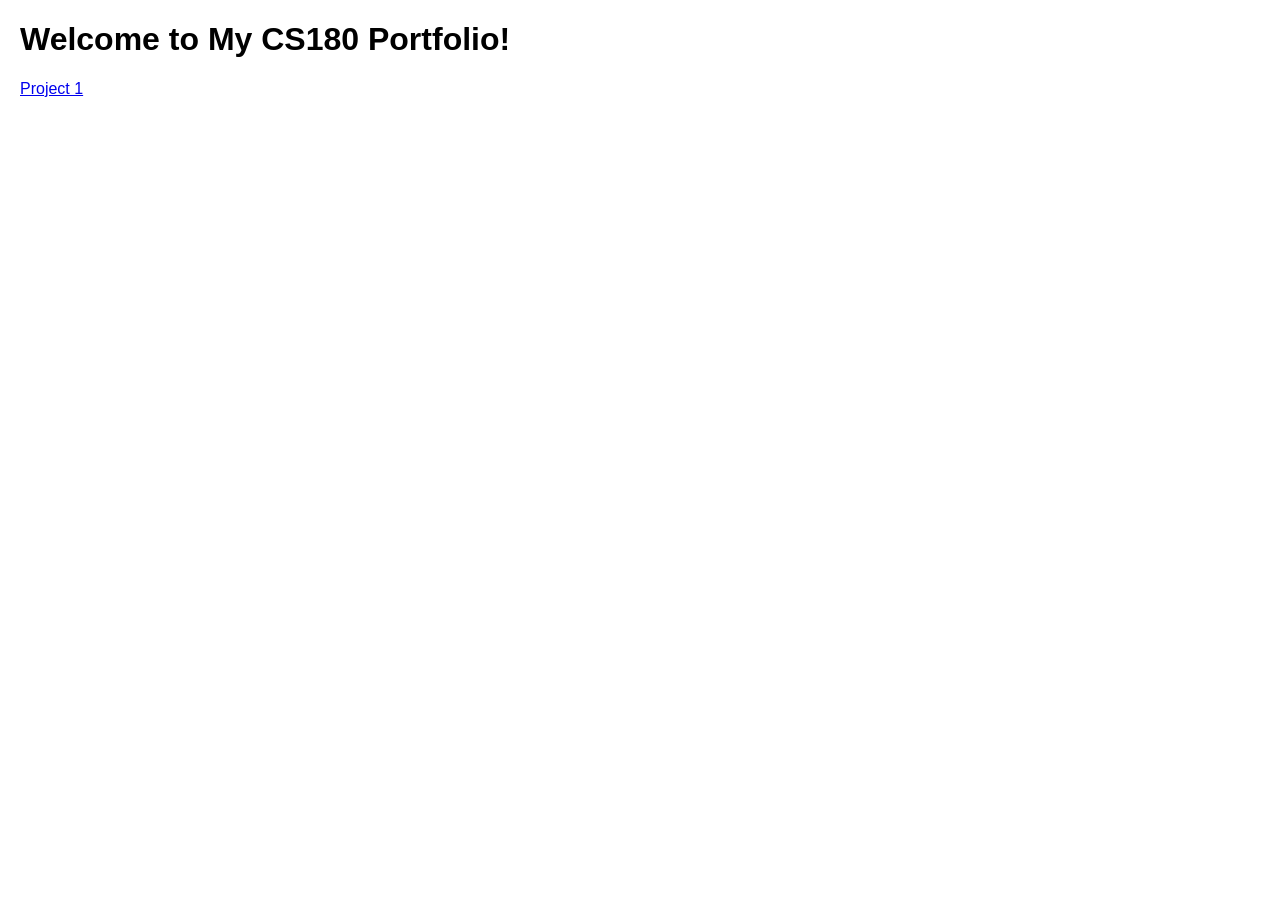
==== index.html @ f0501c9f "Create initial index.html" ====
<!DOCTYPE html>
<html>
<head>
    <title>My Portfolio</title>
    <style>
        body {
            font-family: Arial, sans-serif;
            margin: 20px;
        }
    </style>
</head>
<body>
    <h1>Welcome to My CS180 Portfolio!</h1>
    <a href="./1/index.html">Project 1</a>
</body>
</html>
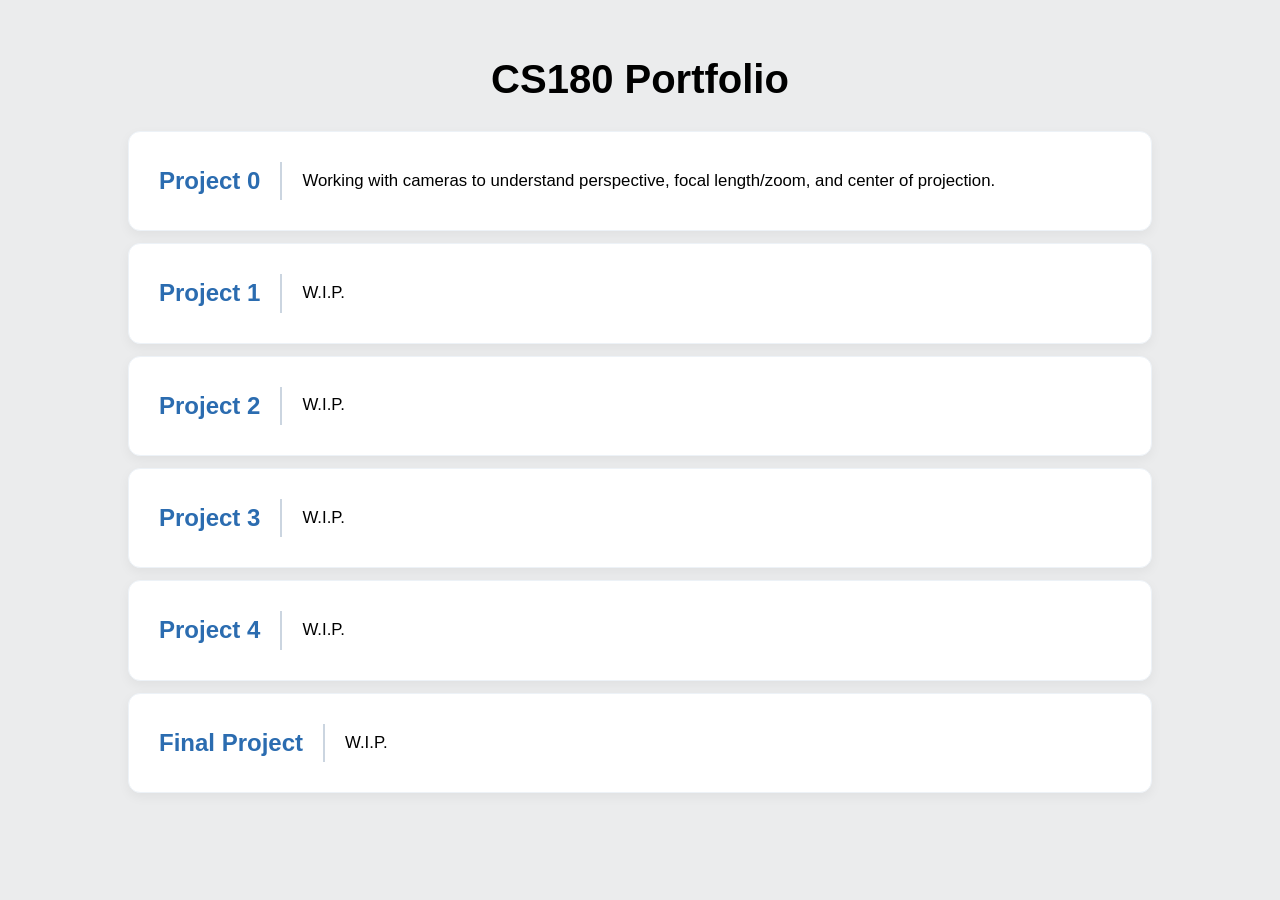
==== commit 60479c1b: "index.html update" ====
--- a/index.html
+++ b/index.html
@@ -2,15 +2,45 @@
 <html>
 <head>
     <title>My Portfolio</title>
-    <style>
-        body {
-            font-family: Arial, sans-serif;
-            margin: 20px;
-        }
-    </style>
+    <link rel="stylesheet" href="style.css">
 </head>
 <body>
-    <h1>Welcome to My CS180 Portfolio!</h1>
-    <a href="./1/index.html">Project 1</a>
+    <h1>CS180 Portfolio</h1>
+    <div class="project-bar">
+        <a href="./0/index.html">Project 0</a>
+        <p>
+            Working with cameras to understand perspective, focal length/zoom, and center of projection.
+        </p>
+    </div>
+    <div class="project-bar">
+        <a href="./error.html">Project 1</a>
+        <p>
+            W.I.P.
+        </p>
+    </div>
+    <div class="project-bar">
+        <a href="./error.html">Project 2</a>
+        <p>
+            W.I.P.
+        </p>
+    </div>
+    <div class="project-bar">
+        <a href="./error.html">Project 3</a>
+        <p>
+            W.I.P.
+        </p>
+    </div>
+    <div class="project-bar">
+        <a href="./error.html">Project 4</a>
+        <p>
+            W.I.P.
+        </p>
+    </div>
+    <div class="project-bar">
+        <a href="./error.html">Final Project</a>
+        <p>
+            W.I.P.
+        </p>
+    </div>
 </body>
 </html>
--- a/style.css
+++ b/style.css
@@ -0,0 +1,96 @@
+body {
+    font-family: Arial, sans-serif;
+    margin: 0 auto; 
+    padding: 20px;
+    max-width: 80%;
+    text-align: center;
+    background-color: #ebeced;
+    line-height: 1.6
+}
+
+.images {
+    display: flex;
+    flex-wrap: wrap;
+    gap: 20px;
+    margin-bottom: 15px;
+    justify-content: center;
+}
+
+.images img {
+    max-width: 350px; 
+    width: 100%;
+    height: auto;
+}
+
+h1 {
+    font-size: 2.5rem;
+    margin-bottom: 20px;
+    font-weight: 600;
+}
+
+h2 {
+    font-size: 2rem;
+    margin-bottom: 20px;
+    font-weight: 600;
+}
+
+p {
+    font-size: 1.25rem;
+}
+
+body > div {
+    background: #ffffff;
+    border-radius: 12px;
+    padding: 30px;
+    margin-bottom: 40px;
+    box-shadow: 0 4px 12px rgba(0, 0, 0, 0.05);
+    border: 1px solid #edf2f7;
+}
+
+.nav-bar {
+    display: flex;
+    justify-content: space-between;
+    align-items: center;
+    padding: 15px 0;
+    margin-bottom: 20px;
+}
+
+.nav-link {
+    text-decoration: none;
+    color: #2d3748;
+    font-weight: 600;
+    font-size: 0.95rem;
+    transition: color 0.2s ease;
+}
+
+.nav-link:hover {
+    color: #3182ce;
+}
+
+.project-bar {
+    display: flex;
+    flex-direction: row;
+    align-items: center;
+    gap: 20px;
+    margin-bottom: 12px;
+}
+
+.project-bar > a {
+    font-size: 1.5rem;
+    font-weight: bold;
+    color: #2b6cb0;
+    text-decoration: none;
+    white-space: nowrap;
+    
+    padding-right: 20px;
+    border-right: 2px solid #cbd5e0; 
+}
+
+.project-bar > a:hover {
+    text-decoration: underline;
+}
+
+.project-bar > p {
+    font-size: 1.05rem;
+    margin: 0;
+}
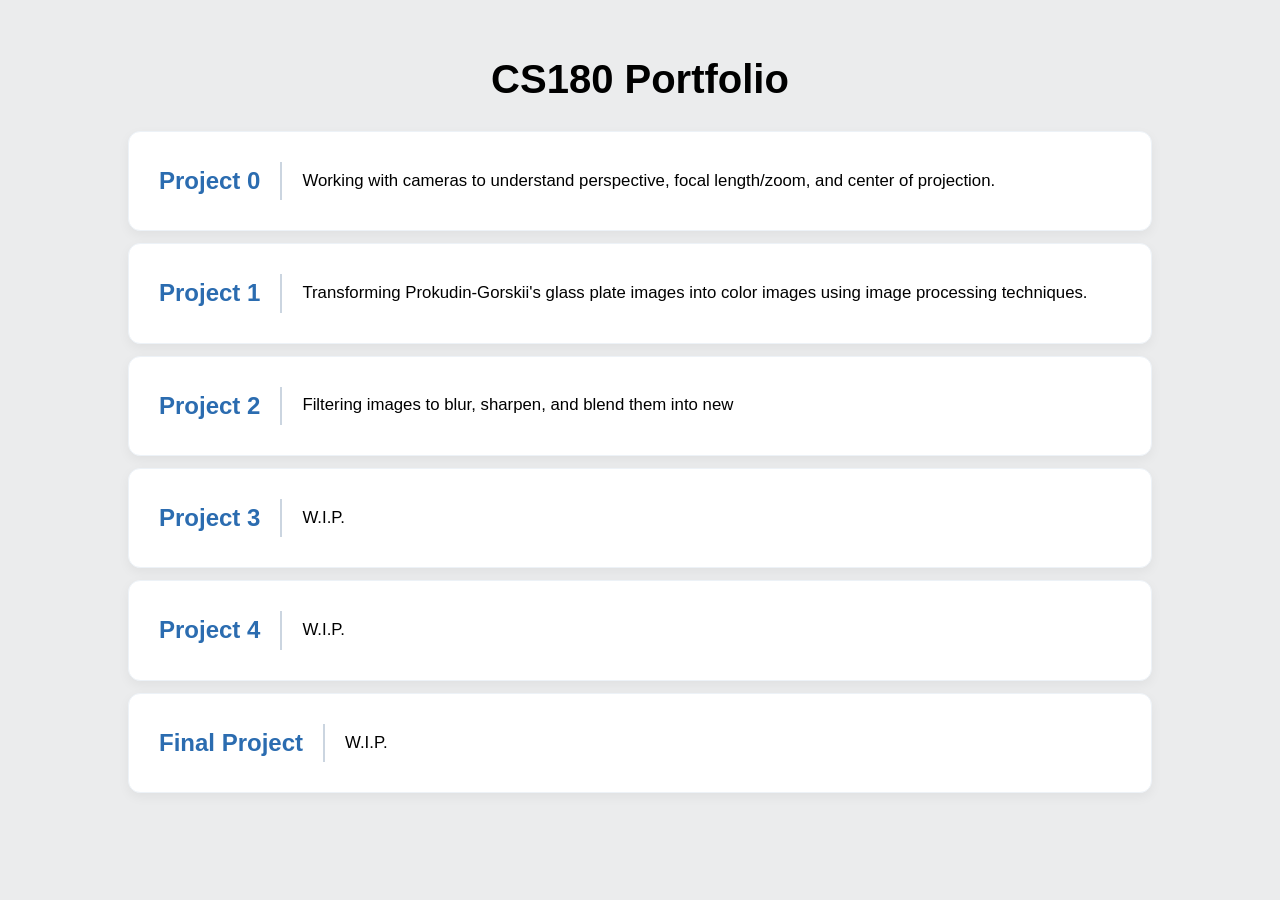
==== commit 9a9e9364: "proj2" ====
--- a/index.html
+++ b/index.html
@@ -13,15 +13,15 @@
         </p>
     </div>
     <div class="project-bar">
-        <a href="./error.html">Project 1</a>
+        <a href="./1/index.html">Project 1</a>
         <p>
-            W.I.P.
+            Transforming Prokudin-Gorskii's glass plate images into color images using image processing techniques.
         </p>
     </div>
     <div class="project-bar">
-        <a href="./error.html">Project 2</a>
+        <a href="./2/index.html">Project 2</a>
         <p>
-            W.I.P.
+            Filtering images to blur, sharpen, and blend them into new
         </p>
     </div>
     <div class="project-bar">
--- a/style.css
+++ b/style.css
@@ -17,7 +17,7 @@
 }
 
 .images img {
-    max-width: 350px; 
+    max-width: 275px; 
     width: 100%;
     height: auto;
 }
@@ -93,4 +93,29 @@
 .project-bar > p {
     font-size: 1.05rem;
     margin: 0;
-}+}
+
+.table {
+  margin: 0 auto;            
+  border-collapse: collapse;
+}
+
+.table th,
+.table td {
+  border: 1px solid #000;
+  padding: 8px 12px;
+}
+
+.gallery {
+    display: flex;
+    flex-wrap: wrap;
+    gap: 10px;
+    margin-bottom: 15px;
+    justify-content: center;
+}
+
+.gallery img {
+    max-width: 250px; 
+    width: 100%;
+    height: auto;
+}
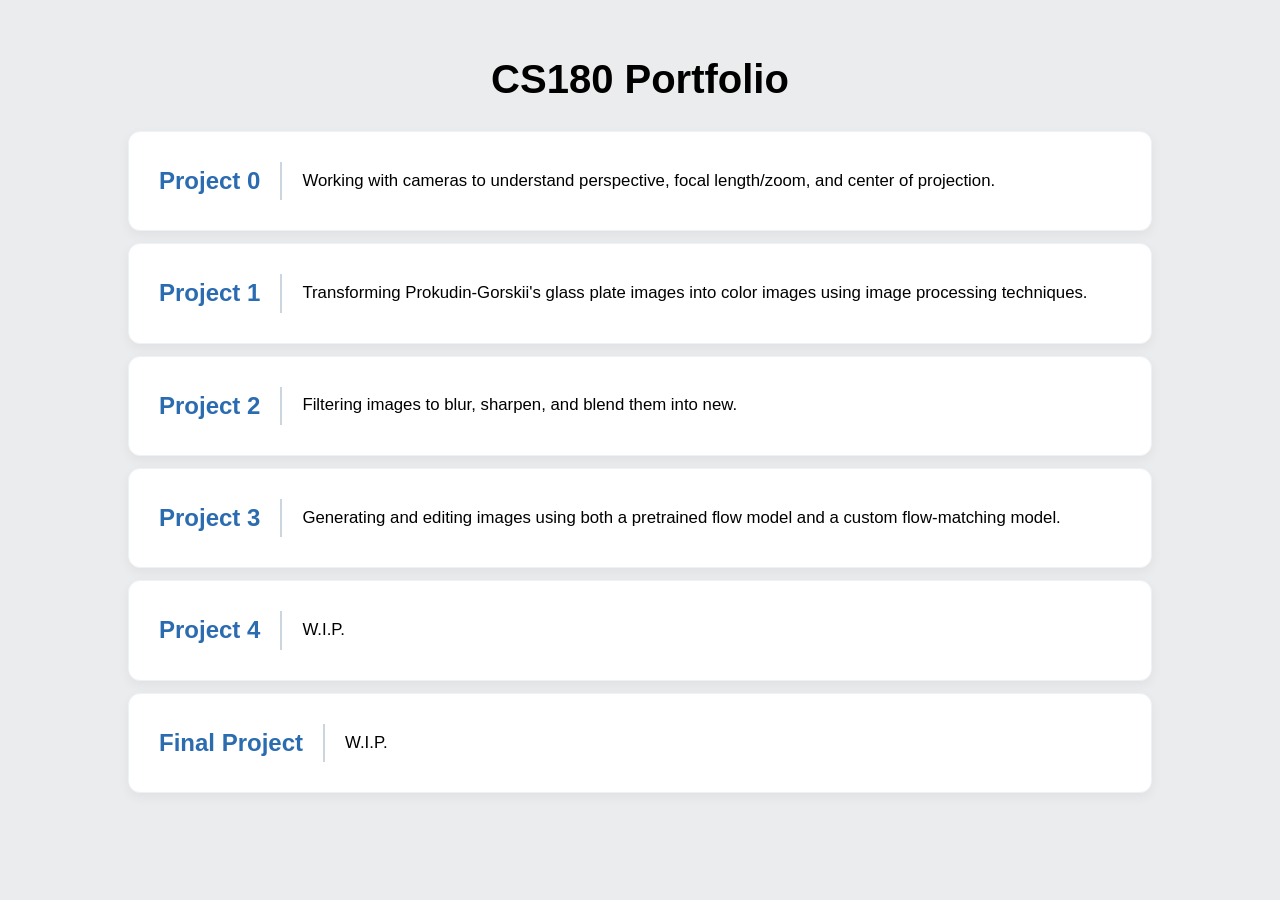
==== commit ffb28833: "proj3" ====
--- a/index.html
+++ b/index.html
@@ -21,13 +21,13 @@
     <div class="project-bar">
         <a href="./2/index.html">Project 2</a>
         <p>
-            Filtering images to blur, sharpen, and blend them into new
+            Filtering images to blur, sharpen, and blend them into new.
         </p>
     </div>
     <div class="project-bar">
-        <a href="./error.html">Project 3</a>
+        <a href="./3/index.html">Project 3</a>
         <p>
-            W.I.P.
+            Generating and editing images using both a pretrained flow model and a custom flow-matching model.
         </p>
     </div>
     <div class="project-bar">
--- a/style.css
+++ b/style.css
@@ -18,6 +18,28 @@
 
 .images img {
     max-width: 275px; 
+    width: 100%;
+    height: auto;
+}
+
+.images figure.large-figure {
+    flex: 1 1 100%;
+    max-width: 100%;
+}
+
+.images figure.large-figure img {
+    max-width: 100%;
+    width: 100%;
+    height: auto;
+}
+
+.images figure.med-figure {
+    flex: 1 1 100%;
+    max-width: 80%;
+}
+
+.images figure.med-figure img {
+    max-width: 100%;
     width: 100%;
     height: auto;
 }
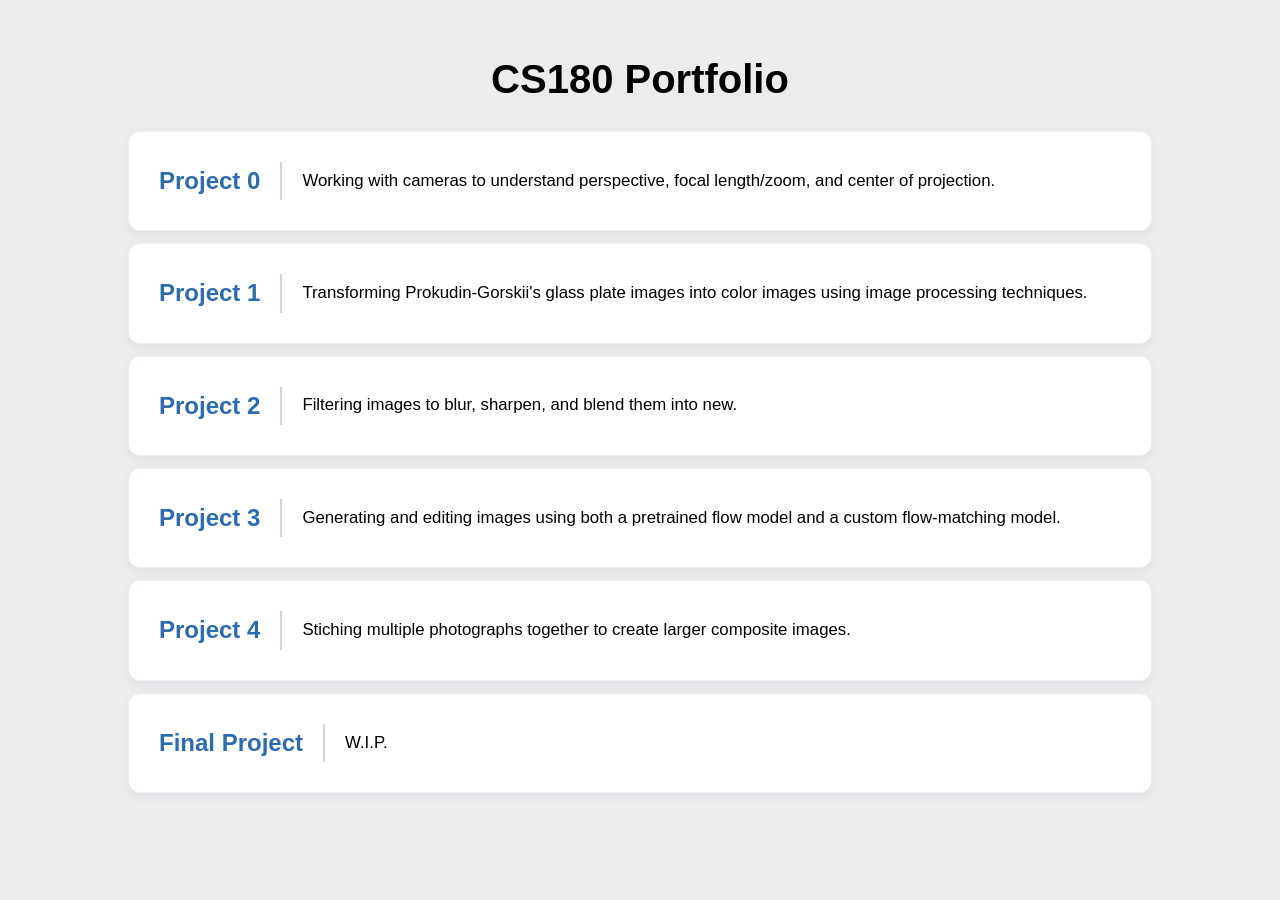
==== commit 4388e3de: "proj4a" ====
--- a/index.html
+++ b/index.html
@@ -31,9 +31,9 @@
         </p>
     </div>
     <div class="project-bar">
-        <a href="./error.html">Project 4</a>
+        <a href="./4/index.html">Project 4</a>
         <p>
-            W.I.P.
+            Stiching multiple photographs together to create larger composite images.
         </p>
     </div>
     <div class="project-bar">
